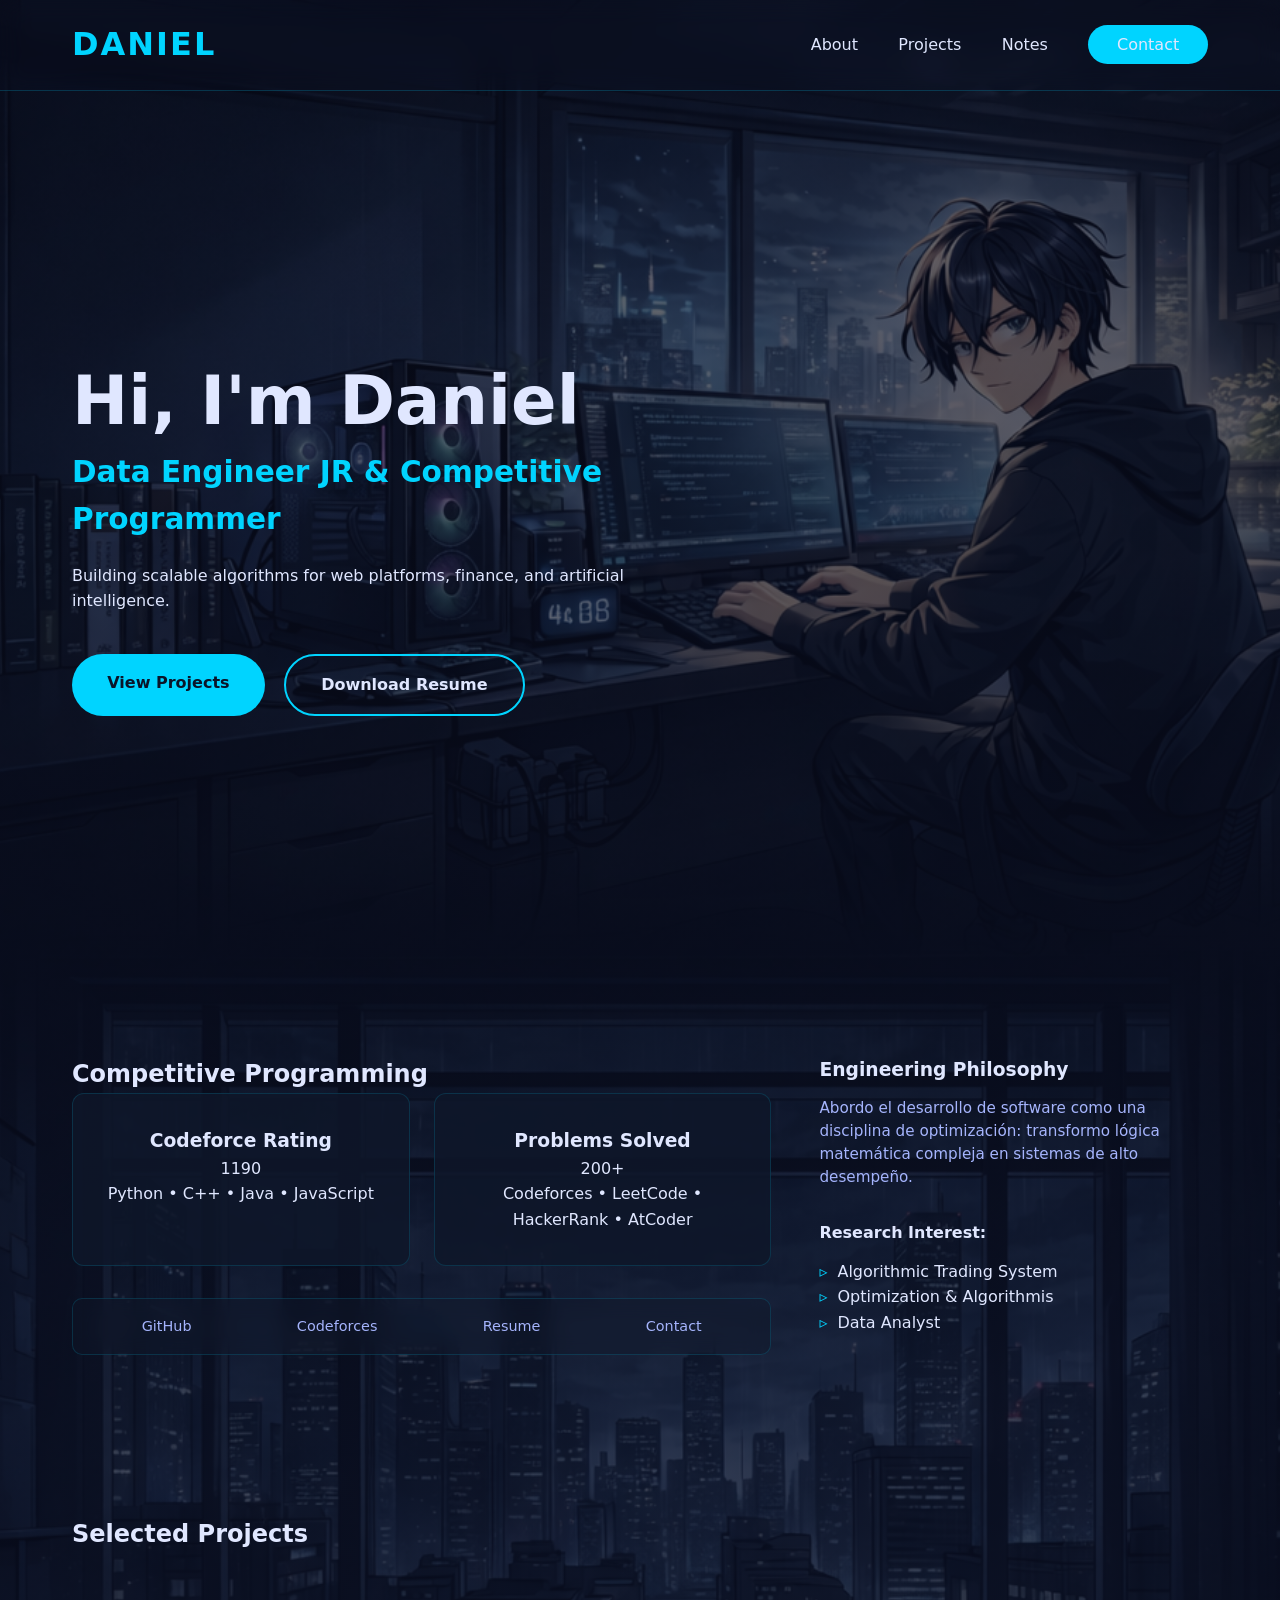
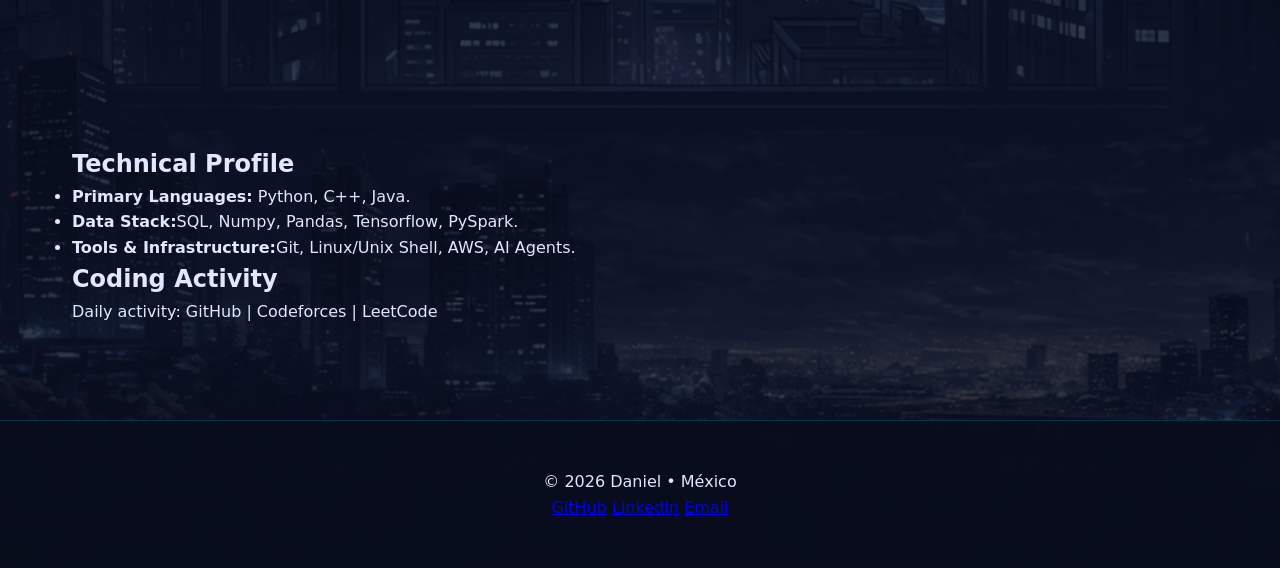
==== index.html @ 6da01f6d "First backup" ====
<!DOCTYPE html>
<html lang="es"><!-- SUGERENCIA: Si tu portafolio está en español, cambia a lang="es" -->
<head>
    <meta charset="UTF-8">
    <meta name="viewport" content="width=device-width, initial-scale=1.0">
    <title>Daniel</title>
    <link rel="stylesheet" href="style.css">
</head>
<body>
    <!--Navbar-->
    <nav class="navbar">
        <div class="nav-content">
            <h1 class="logo">DANIEL</h1>
            <div class="nav-links">
                <a href="#about">About</a>
                <a href="#projects">Projects</a>
                <a href="#notes">Notes</a>
                <a href="#contact" class="btn-contact">Contact</a>
            </div>
        </div>
    </nav>
    <!--Hero/About-->
    <section id="about" class="hero">
        <div class="hero-content">
            <h1>Hi, I'm Daniel </h1>
            <h2>Data Engineer JR &amp; Competitive Programmer</h2>
            <p>Building scalable algorithms for web platforms, finance, and artificial intelligence.</p>
            <!--buttons-->
            <div class="hero-buttons">
                <a href="#projects" class="btn-primary">View Projects</a>
                <a href="#" class="btn-secondary">Download Resume</a>
            </div>
        </div>
    </section>
    <section class="stats-philosophy-section">
    <div class="container main-layout">
        
        <!-- Lado Izquierdo: Programación Competitiva -->
        <div class="left-column">
            <h2>Competitive Programming</h2>
            <div class="stats-grid">
                <div class="stat-card">
                    <h3>Codeforce Rating</h3>
                    <p class="number">1190</p> <!-- Rating actualizado según tu perfil -->
                    <p class="techs">Python • C++ • Java • JavaScript</p>
                </div>
                <div class="stat-card">
                    <h3>Problems Solved</h3>
                    <p class="number">200+</p> <!-- Problemas resueltos en plataformas como Codeforces y HackerRank -->
                    <p class="techs">Codeforces • LeetCode • HackerRank • AtCoder</p>
                </div>
            </div>
            
            <!-- Barra de links tipo "Handle" -->
            <div class="links-handle">
                <a href="#">GitHub</a>
                <a href="#">Codeforces</a>
                <a href="#">Resume</a>
                <a href="#">Contact</a>
            </div>
        </div>

        <!-- Lado Derecho: Filosofía de Ingeniería -->
        <aside class="right-column">
            <div class="philosophy-box">
                <h3>Engineering Philosophy</h3>
                <p>Abordo el desarrollo de software como una disciplina de optimización: transformo lógica matemática compleja en sistemas de alto desempeño.</p>
            </div>
            
            <div class="research-box">
                <h4>Research Interest:</h4>
                <ul>
                    <li>Algorithmic Trading System</li>
                    <li>Optimization & Algorithmis</li>
                    <li>Data Analyst</li>
                </ul>
            </div>
        </aside>

    </div>
</section>
    <!--Projects-->
    <section id="projects" class="projects-section">
        <div class="container">
            <h2>Selected Projects</h2>
            <div class="projects-grid" id="projects-grid">
                <!--script de js-->
            </div>
        </div>
    </section>
    <!--Technical Profile-->
    <section class="profile-section">
        <div class="container grid-2">
            <div>
                <h2>Technical Profile</h2>
                <ul class="profile-list">
                    <li><strong>Primary Languages:</strong> Python, C++, Java.</li>
                    <li><strong>Data Stack:</strong>SQL, Numpy, Pandas, Tensorflow, PySpark.</li>
                    <li><strong>Tools & Infrastructure:</strong>Git, Linux/Unix Shell, AWS, AI Agents.</li>
                </ul>
            </div>
            <!--Coding Activity-->
            <div>
                <h2>Coding Activity</h2>
                <p>Daily activity: GitHub | Codeforces | LeetCode</p>
            </div>
        </div>
    </section>
    <!--Footer/Contacto-->
    <footer id="contact">
        <div class="container">
            <p>© 2026 Daniel • México</p>
            <div class="social-links">
                <a href="https://github.com/DANIELROCO09" target="_blank">GitHub</a>
                <a href="#" target="_blank">LinkedIn</a>
                <a href="mailto:drodriguezcorrea1@gmail.com">Email</a>
            </div>
        </div>
    </footer>

    <!--Conectamos scripts-->
    <script src="script.js"></script>

</body>
</html>
---- style.css ----
:root{
    --primary: #00d4ff;
    --text: #e0e7ff;
    --text-light: #a5b4fc;
    --card-bg: rgba(15, 23, 42, 0.85);
    --card-border: rgba(0, 212, 255, 0.15);
}

*{
    margin: 0;
    padding: 0;
    box-sizing: border-box;
}

body {
    font-family: 'Segoe UI',system-ui,sans-serif;
    color: var(--text);
    line-height: 1.6;
    margin: 0;
    background: linear-gradient(rgba(10,15,35,0.6),rgba(10,15,35,0.8)),
    url('assets/fondo.png');
    background-repeat: no-repeat;
    background-size: cover;
    background-position: center 40%;
    background-attachment: scroll;
    min-height: 100vh;
}


.navbar{
    position: sticky;
    top: 0;
    background: rgba(10, 15, 35, 0.2);
    backdrop-filter: blur(12px);
    -webkit-backdrop-filter: blur(12px);
    z-index: 100;
    border-bottom: 1px solid rgba(0, 212, 255, 0.2);
}

.nav-content{
    max-width: 1200px;
    margin: 0 auto;
    padding: 1.2rem 2rem;
    display: flex;
    justify-content: space-between;
    align-items: center;
}

.logo{
    font-size: 2rem;
    font-weight: 700;
    color: var(--primary);
    letter-spacing: 2px;
}

.nav-links a {
    color: var(--text);
    margin-left: 2.2rem;
    text-decoration: none;
    font-weight: 500;
    transition: color 0.3s;
}

.nav-links a:hover {
    color: var(--primary);
}

.btn-contact {
    background: var(--primary);
    color: #0a1429;
    padding: 0.65rem 1.8rem;
    border-radius: 50px;
    font-weight: 600;
    text-decoration: none;
}

/* Hero */

.hero{
    min-height: 100vh;
    display: flex;
    align-items: center;
    justify-content: flex-start;
    padding: 0 2rem;
    max-width: 1200px;
    margin: 0 auto;
    position: relative;
}

.hero-content{
    max-width: 580px;
    z-index: 2;
}

.hero-content h1 {
    font-size: 4.2rem;
    line-height: 1.05;
    margin-bottom: 0.8rem;
}

.hero-content h2 {
    font-size: 1.85rem;
    color: var(--primary);
    margin-bottom: 1.2rem;
}

.hero-buttons {
    margin-top: 2.5rem;
    display: flex;
    gap: 1.2rem;
}

.btn-primary, .btn-secondary{
    padding: 1rem 2.2rem;
    border-radius: 50px;
    font-weight: 600;
    text-decoration: none;
    transition: all 0.4s;
}

.btn-primary{
    background: var(--primary);
    color: #0a1429;
}

.btn-primary:hover{
    transform: translateY(-4px);
    box-shadow: 0 10px 25px rgba(0, 212, 255, 0.4);
}

.btn-secondary{
    border: 2px solid var(--primary);
    color: var(--text);
}

.btn-secondary:hover{
    background: rgba(0, 212, 255, 0.1);
}

/* Secciones */
.container{
    max-width: 1200px;
    margin: 0 auto;
    padding: 0 2rem;
}

.stats-section, .projects-section, .profile-section {
    padding: 6rem 0;
    background: transparent;
    backdrop-filter: none;
}

/* Stats 

.stats-grid{
    display: grid;
    grid-template-columns: repeat(auto-fit, minmax(280px,1fr));
    gap: 2rem;
}

.stat-card{
    background: var(--card-bg);
    border: 1px solid var(--card-border);
    padding: 2.2rem 1.8rem;
    border-radius: 16px;
    text-align: center;
    transition: transform 0.3s;
}

.stat-card:hover{
    transform: translateY(-8px);
}

.number{
    font-size: 3.8rem;
    font-weight: 700;
    color: var(--primary);
    margin: 0.5rem 0;
}*/

/* Layout Principal */
.main-layout {
    display: grid;
    grid-template-columns: 1.8fr 1fr; /* 1.8 partes para stats, 1 para filosofía */
    gap: 3rem;
    padding: 4rem 2rem;
    align-items: start;
}

/* Ajuste de las Cards (Lado Izquierdo) */
.stats-grid {
    display: grid;
    grid-template-columns: 1fr 1fr; /* Tus 2 cards principales */
    gap: 1.5rem;
    margin-bottom: 2rem;
}

.stat-card {
    background: var(--card-bg);
    border: 1px solid var(--card-border);
    padding: 2rem;
    border-radius: 12px;
    text-align: center;
}

/* La barra de links (Handle) */
.links-handle {
    background: rgba(15, 23, 42, 0.4);
    backdrop-filter: blur(10px);
    border: 1px solid var(--card-border);
    padding: 1rem;
    border-radius: 10px;
    display: flex;
    justify-content: space-around;
}

.links-handle a {
    color: var(--text-light);
    text-decoration: none;
    font-size: 0.9rem;
    transition: 0.3s;
}

.links-handle a:hover { color: var(--primary); }

/* Lado Derecho (Filosofía) */
.right-column {
    display: flex;
    flex-direction: column;
    gap: 2rem;
}

.philosophy-box h3, .research-box h4 {
    color: var(--text);
    margin-bottom: 0.8rem;
}

.philosophy-box p {
    color: var(--text-light);
    font-size: 0.95rem;
    line-height: 1.5;
}

.research-box ul {
    list-style: none;
    padding: 0;
}

.research-box li::before {
    content: "▹";
    color: var(--primary);
    margin-right: 10px;
}

/* Responsive para tablets/móviles */
@media (max-width: 1024px) {
    .main-layout {
        grid-template-columns: 1fr; /* Una sola columna en pantallas chicas */
    }
}


/* Projects Grid */

.projects-grid{
    display: grid;
    grid-template-columns: repeat(auto-fit,minmax(340px,1fr));
    gap: 2rem;
}

.project-card{
    background: var(--card-bg);
    border-radius: 16px;
    overflow: hidden;
    border: 1px solid var(--card-border);
}

.project-card:hover{
    transform: translateY(-10px);
    box-shadow: 0 20px 40px rgba(0, 0, 0, 0.3);
}

/* Footer */

footer{
    text-align: center;
    padding: 3rem 0;
    background: rgba(8, 12, 28, 0.95);
    border-top: 1px solid rgba(0, 212, 255, 0.2);
}
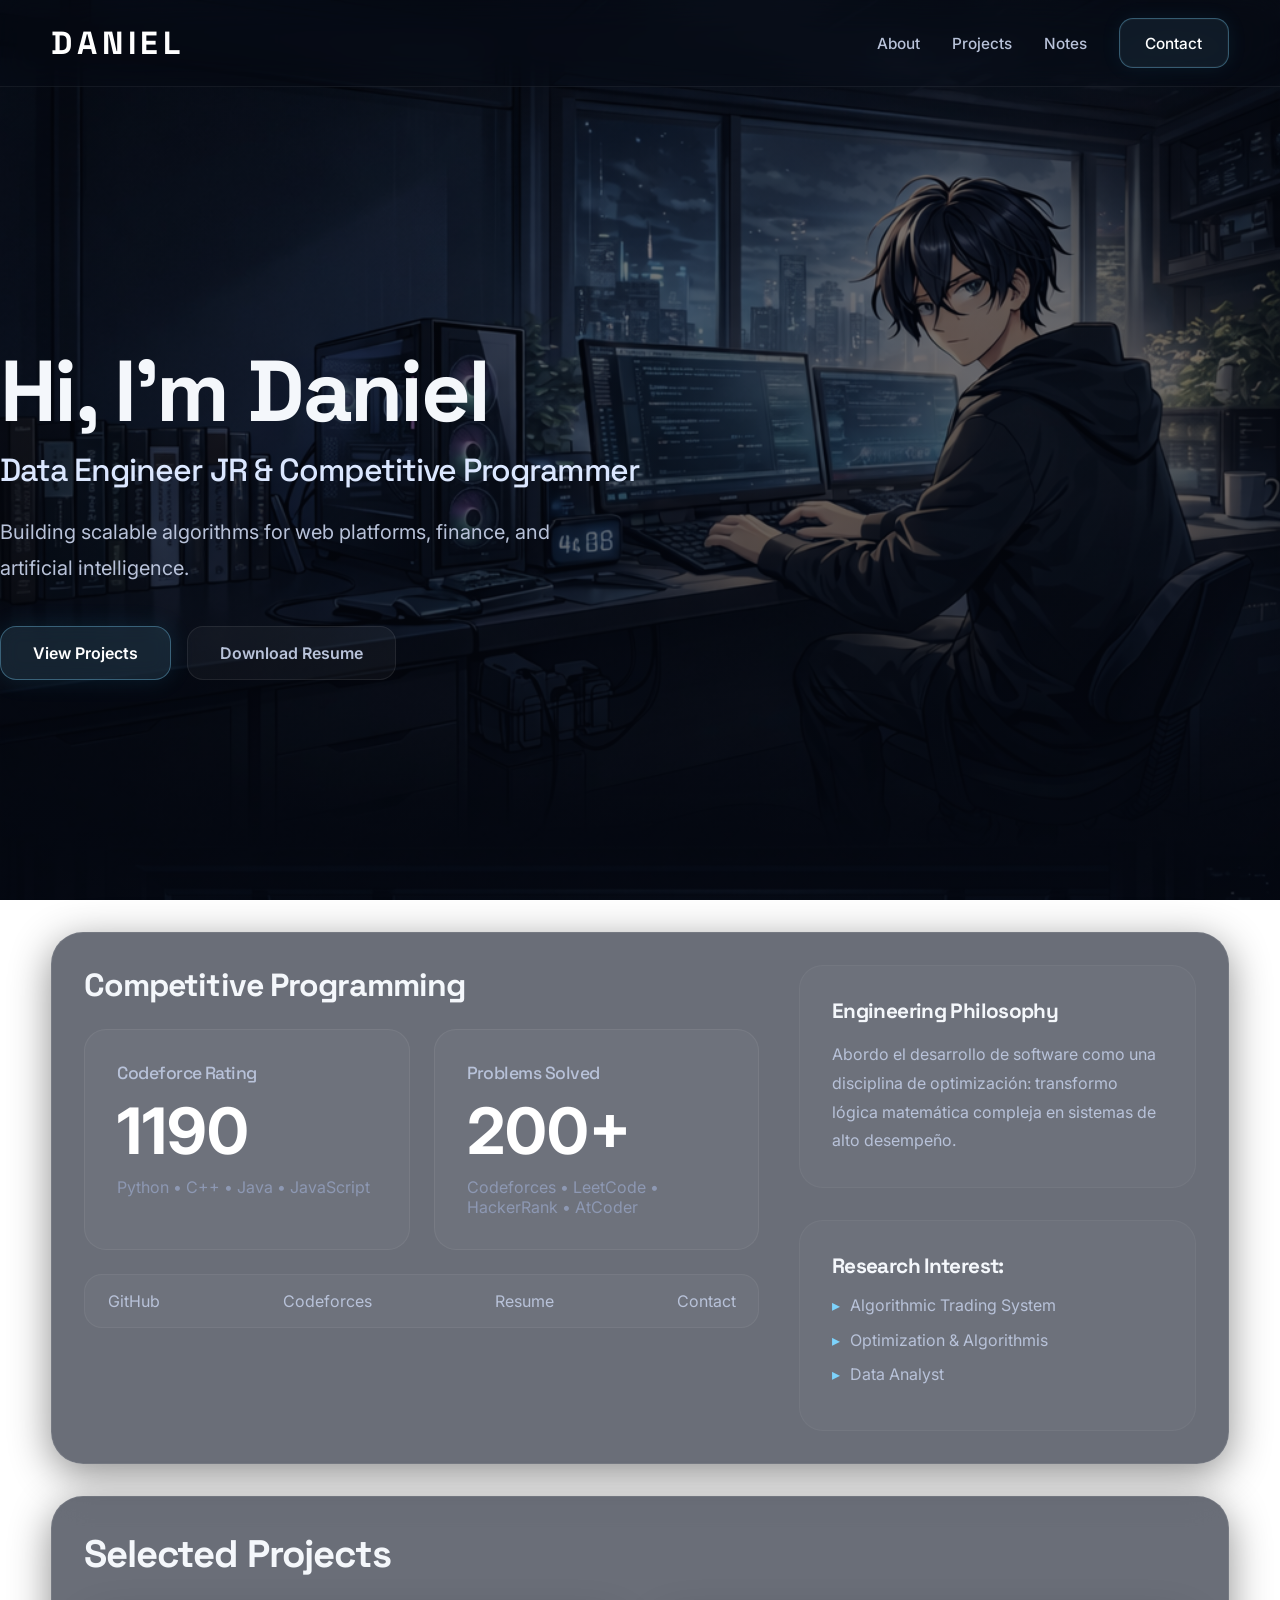
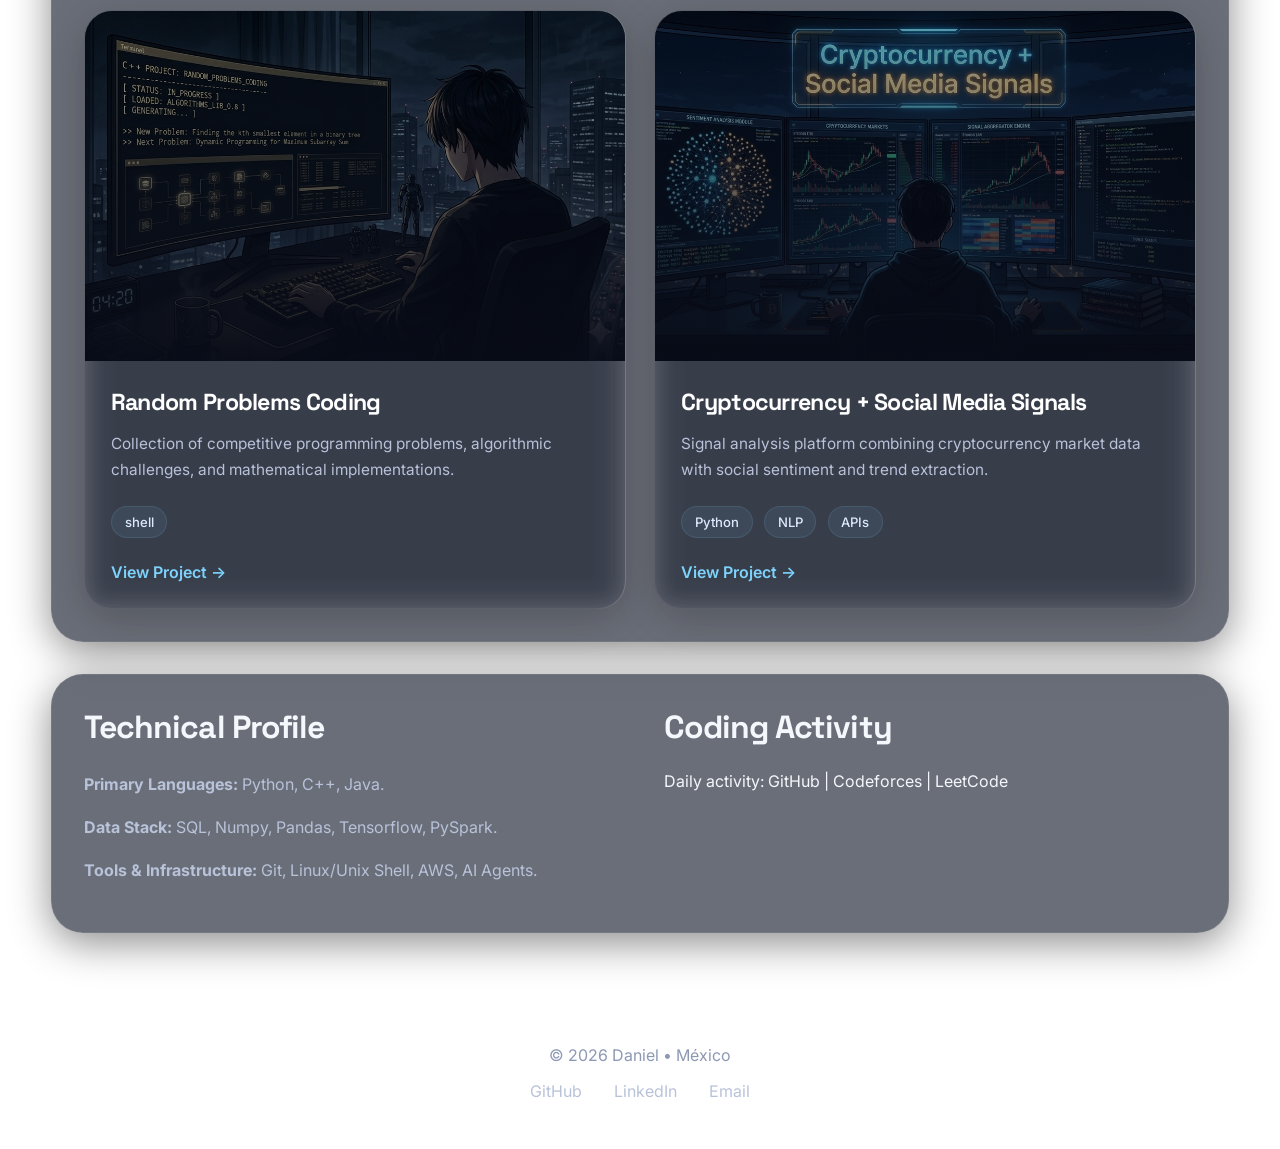
==== commit be73dab0: "feat:last update" ====
--- a/index.html
+++ b/index.html
@@ -41,7 +41,7 @@
             <div class="stats-grid">
                 <div class="stat-card">
                     <h3>Codeforce Rating</h3>
-                    <p class="number">1190</p> <!-- Rating actualizado según tu perfil -->
+                    <p class="number">1190</p> <!-- Rating actualizado -->
                     <p class="techs">Python • C++ • Java • JavaScript</p>
                 </div>
                 <div class="stat-card">
@@ -95,8 +95,8 @@
                 <h2>Technical Profile</h2>
                 <ul class="profile-list">
                     <li><strong>Primary Languages:</strong> Python, C++, Java.</li>
-                    <li><strong>Data Stack:</strong>SQL, Numpy, Pandas, Tensorflow, PySpark.</li>
-                    <li><strong>Tools & Infrastructure:</strong>Git, Linux/Unix Shell, AWS, AI Agents.</li>
+                    <li><strong>Data Stack:</strong> SQL, Numpy, Pandas, Tensorflow, PySpark.</li>
+                    <li><strong>Tools & Infrastructure:</strong> Git, Linux/Unix Shell, AWS, AI Agents.</li>
                 </ul>
             </div>
             <!--Coding Activity-->
@@ -112,7 +112,7 @@
             <p>© 2026 Daniel • México</p>
             <div class="social-links">
                 <a href="https://github.com/DANIELROCO09" target="_blank">GitHub</a>
-                <a href="#" target="_blank">LinkedIn</a>
+                <a href="https://www.linkedin.com/in/danielrodriguezcorrea/" target="_blank">LinkedIn</a>
                 <a href="mailto:drodriguezcorrea1@gmail.com">Email</a>
             </div>
         </div>
--- a/style.css
+++ b/style.css
@@ -1,290 +1,758 @@
+@import url('https://fonts.googleapis.com/css2?family=Inter:wght@300;400;500;600;700&family=Space+Grotesk:wght@400;500;700&display=swap');
+
 :root{
-    --primary: #00d4ff;
-    --text: #e0e7ff;
-    --text-light: #a5b4fc;
-    --card-bg: rgba(15, 23, 42, 0.85);
-    --card-border: rgba(0, 212, 255, 0.15);
+    --bg:#060b16;
+    --bg-secondary:#0b1220;
+
+    --primary:#7dd3fc;
+    --primary-strong:#38bdf8;
+
+    --text:#f4f7fb;
+    --text-soft:#b8c2d9;
+    --text-muted:#8d98b3;
+
+    --card-bg:rgba(15,22,38,0.62);
+    --card-border:rgba(255,255,255,0.08);
+
+    --shadow:
+    0 10px 40px rgba(0,0,0,0.45);
+
+    --blur:blur(18px);
 }
 
 *{
-    margin: 0;
-    padding: 0;
-    box-sizing: border-box;
-}
-
-body {
-    font-family: 'Segoe UI',system-ui,sans-serif;
-    color: var(--text);
-    line-height: 1.6;
-    margin: 0;
-    background: linear-gradient(rgba(10,15,35,0.6),rgba(10,15,35,0.8)),
+    margin:0;
+    padding:0;
+    box-sizing:border-box;
+}
+
+html{
+    scroll-behavior:smooth;
+}
+
+body{
+    font-family:'Inter',sans-serif;
+    color:var(--text);
+    background:
+    linear-gradient(
+        rgba(4,8,18,0.45),
+        rgba(4,8,18,0.68)
+    ),
     url('assets/fondo.png');
-    background-repeat: no-repeat;
-    background-size: cover;
-    background-position: center 40%;
-    background-attachment: scroll;
-    min-height: 100vh;
-}
-
+
+    background-size:cover;
+    background-position:center top;
+    background-attachment:fixed;
+
+    min-height:100vh;
+    overflow-x:hidden;
+}
+
+/* =========================
+   GLOBAL
+========================= */
+
+.container{
+    width:min(1220px,92%);
+    margin:auto;
+}
+
+h1,h2,h3,h4{
+    font-family:'Space Grotesk',sans-serif;
+    letter-spacing:-0.03em;
+}
+
+section{
+    position:relative;
+    z-index:2;
+}
+
+/* =========================
+   NAVBAR
+========================= */
 
 .navbar{
-    position: sticky;
-    top: 0;
-    background: rgba(10, 15, 35, 0.2);
-    backdrop-filter: blur(12px);
-    -webkit-backdrop-filter: blur(12px);
-    z-index: 100;
-    border-bottom: 1px solid rgba(0, 212, 255, 0.2);
+    position:fixed;
+    top:0;
+    width:100%;
+    z-index:1000;
+
+    background:rgba(6,11,22,0.38);
+
+    backdrop-filter:var(--blur);
+    -webkit-backdrop-filter:var(--blur);
+
+    border-bottom:1px solid rgba(255,255,255,0.06);
 }
 
 .nav-content{
-    max-width: 1200px;
-    margin: 0 auto;
-    padding: 1.2rem 2rem;
-    display: flex;
-    justify-content: space-between;
-    align-items: center;
+    width:min(1220px,92%);
+    margin:auto;
+
+    height:86px;
+
+    display:flex;
+    align-items:center;
+    justify-content:space-between;
 }
 
 .logo{
-    font-size: 2rem;
-    font-weight: 700;
-    color: var(--primary);
-    letter-spacing: 2px;
-}
-
-.nav-links a {
-    color: var(--text);
-    margin-left: 2.2rem;
-    text-decoration: none;
-    font-weight: 500;
-    transition: color 0.3s;
-}
-
-.nav-links a:hover {
-    color: var(--primary);
-}
-
-.btn-contact {
-    background: var(--primary);
-    color: #0a1429;
-    padding: 0.65rem 1.8rem;
-    border-radius: 50px;
-    font-weight: 600;
-    text-decoration: none;
-}
-
-/* Hero */
+    font-size:2rem;
+    font-weight:700;
+    letter-spacing:0.15em;
+    color:white;
+}
+
+.nav-links{
+    display:flex;
+    align-items:center;
+    gap:2rem;
+}
+
+.nav-links a{
+    text-decoration:none;
+    color:var(--text-soft);
+
+    font-size:0.96rem;
+    font-weight:500;
+
+    transition:0.3s ease;
+}
+
+.nav-links a:hover{
+    color:white;
+}
+
+.btn-contact{
+    padding:0.9rem 1.6rem;
+
+    border-radius:14px;
+
+    border:1px solid rgba(125,211,252,0.35);
+
+    background:rgba(125,211,252,0.08);
+
+    color:white !important;
+
+    box-shadow:
+    inset 0 0 0 1px rgba(255,255,255,0.03),
+    0 0 20px rgba(56,189,248,0.08);
+
+    transition:0.35s ease;
+}
+
+.btn-contact:hover{
+    transform:translateY(-2px);
+
+    background:rgba(125,211,252,0.14);
+
+    box-shadow:
+    0 0 25px rgba(56,189,248,0.15);
+}
+
+/* =========================
+   HERO
+========================= */
 
 .hero{
-    min-height: 100vh;
-    display: flex;
-    align-items: center;
-    justify-content: flex-start;
-    padding: 0 2rem;
-    max-width: 1200px;
-    margin: 0 auto;
-    position: relative;
+    min-height:100vh;
+
+    display:flex;
+    align-items:center;
+
+    padding-top:8rem;
 }
 
 .hero-content{
-    max-width: 580px;
-    z-index: 2;
-}
-
-.hero-content h1 {
-    font-size: 4.2rem;
-    line-height: 1.05;
-    margin-bottom: 0.8rem;
-}
-
-.hero-content h2 {
-    font-size: 1.85rem;
-    color: var(--primary);
-    margin-bottom: 1.2rem;
-}
-
-.hero-buttons {
-    margin-top: 2.5rem;
-    display: flex;
-    gap: 1.2rem;
-}
-
-.btn-primary, .btn-secondary{
-    padding: 1rem 2.2rem;
-    border-radius: 50px;
-    font-weight: 600;
-    text-decoration: none;
-    transition: all 0.4s;
+    max-width:640px;
+}
+
+.hero-content h1{
+    font-size:5.4rem;
+    line-height:1;
+    margin-bottom:1rem;
+}
+
+.hero-content h2{
+    font-size:2rem;
+    font-weight:500;
+
+    color:#dbe7ff;
+
+    margin-bottom:1.5rem;
+}
+
+.hero-content p{
+    font-size:1.25rem;
+    line-height:1.8;
+
+    color:var(--text-soft);
+
+    max-width:580px;
+}
+
+.hero-buttons{
+    display:flex;
+    gap:1rem;
+    margin-top:2.5rem;
+}
+
+.btn-primary,
+.btn-secondary{
+    text-decoration:none;
+
+    padding:1rem 2rem;
+
+    border-radius:16px;
+
+    font-weight:600;
+
+    transition:0.35s ease;
 }
 
 .btn-primary{
-    background: var(--primary);
-    color: #0a1429;
+    background:rgba(125,211,252,0.12);
+
+    border:1px solid rgba(125,211,252,0.35);
+
+    color:white;
+
+    backdrop-filter:blur(10px);
+
+    box-shadow:
+    0 0 25px rgba(56,189,248,0.12);
 }
 
 .btn-primary:hover{
-    transform: translateY(-4px);
-    box-shadow: 0 10px 25px rgba(0, 212, 255, 0.4);
+    transform:translateY(-4px);
+
+    box-shadow:
+    0 10px 40px rgba(56,189,248,0.22);
 }
 
 .btn-secondary{
-    border: 2px solid var(--primary);
-    color: var(--text);
+    background:rgba(255,255,255,0.04);
+
+    border:1px solid rgba(255,255,255,0.08);
+
+    color:var(--text-soft);
 }
 
 .btn-secondary:hover{
-    background: rgba(0, 212, 255, 0.1);
-}
-
-/* Secciones */
-.container{
-    max-width: 1200px;
-    margin: 0 auto;
-    padding: 0 2rem;
-}
-
-.stats-section, .projects-section, .profile-section {
-    padding: 6rem 0;
-    background: transparent;
-    backdrop-filter: none;
-}
-
-/* Stats 
+    background:rgba(255,255,255,0.08);
+    color:white;
+}
+
+/* =========================
+   GLASS PANELS
+========================= */
+
+.stats-philosophy-section,
+.projects-section,
+.profile-section{
+    margin-top:2rem;
+    margin-bottom:2rem;
+}
+
+.main-layout,
+.projects-section .container,
+.profile-section .container{
+    background:var(--card-bg);
+
+    border:1px solid var(--card-border);
+
+    border-radius:32px;
+
+    backdrop-filter:var(--blur);
+    -webkit-backdrop-filter:var(--blur);
+
+    box-shadow:var(--shadow);
+
+    padding:2rem;
+}
+
+/* =========================
+   STATS + PHILOSOPHY
+========================= */
+
+.main-layout{
+    display:grid;
+    grid-template-columns:1.7fr 1fr;
+    gap:2.5rem;
+}
+
+.left-column h2{
+    font-size:2rem;
+    margin-bottom:1.5rem;
+}
 
 .stats-grid{
-    display: grid;
-    grid-template-columns: repeat(auto-fit, minmax(280px,1fr));
-    gap: 2rem;
+    display:grid;
+    grid-template-columns:1fr 1fr;
+    gap:1.5rem;
 }
 
 .stat-card{
-    background: var(--card-bg);
-    border: 1px solid var(--card-border);
-    padding: 2.2rem 1.8rem;
-    border-radius: 16px;
-    text-align: center;
-    transition: transform 0.3s;
+    background:rgba(255,255,255,0.03);
+
+    border:1px solid rgba(255,255,255,0.06);
+
+    border-radius:22px;
+
+    padding:2rem;
+
+    transition:0.35s ease;
 }
 
 .stat-card:hover{
-    transform: translateY(-8px);
+    transform:translateY(-6px);
+
+    background:rgba(255,255,255,0.05);
+}
+
+.stat-card h3{
+    font-size:1.1rem;
+    color:var(--text-soft);
+    font-weight:500;
 }
 
 .number{
-    font-size: 3.8rem;
-    font-weight: 700;
-    color: var(--primary);
-    margin: 0.5rem 0;
-}*/
-
-/* Layout Principal */
-.main-layout {
-    display: grid;
-    grid-template-columns: 1.8fr 1fr; /* 1.8 partes para stats, 1 para filosofía */
-    gap: 3rem;
-    padding: 4rem 2rem;
-    align-items: start;
-}
-
-/* Ajuste de las Cards (Lado Izquierdo) */
-.stats-grid {
-    display: grid;
-    grid-template-columns: 1fr 1fr; /* Tus 2 cards principales */
-    gap: 1.5rem;
-    margin-bottom: 2rem;
-}
-
-.stat-card {
-    background: var(--card-bg);
-    border: 1px solid var(--card-border);
-    padding: 2rem;
-    border-radius: 12px;
-    text-align: center;
-}
-
-/* La barra de links (Handle) */
-.links-handle {
-    background: rgba(15, 23, 42, 0.4);
-    backdrop-filter: blur(10px);
-    border: 1px solid var(--card-border);
-    padding: 1rem;
-    border-radius: 10px;
-    display: flex;
-    justify-content: space-around;
-}
-
-.links-handle a {
-    color: var(--text-light);
-    text-decoration: none;
-    font-size: 0.9rem;
-    transition: 0.3s;
-}
-
-.links-handle a:hover { color: var(--primary); }
-
-/* Lado Derecho (Filosofía) */
-.right-column {
-    display: flex;
-    flex-direction: column;
-    gap: 2rem;
-}
-
-.philosophy-box h3, .research-box h4 {
-    color: var(--text);
-    margin-bottom: 0.8rem;
-}
-
-.philosophy-box p {
-    color: var(--text-light);
-    font-size: 0.95rem;
-    line-height: 1.5;
-}
-
-.research-box ul {
-    list-style: none;
-    padding: 0;
-}
-
-.research-box li::before {
-    content: "▹";
-    color: var(--primary);
-    margin-right: 10px;
-}
-
-/* Responsive para tablets/móviles */
-@media (max-width: 1024px) {
-    .main-layout {
-        grid-template-columns: 1fr; /* Una sola columna en pantallas chicas */
-    }
-}
-
-
-/* Projects Grid */
+    font-size:4rem;
+    font-weight:700;
+    margin:0.5rem 0;
+
+    color:white;
+}
+
+.techs{
+    color:var(--text-muted);
+}
+
+.links-handle{
+    margin-top:1.5rem;
+
+    display:flex;
+    justify-content:space-between;
+    align-items:center;
+
+    background:rgba(255,255,255,0.03);
+
+    border:1px solid rgba(255,255,255,0.05);
+
+    border-radius:18px;
+
+    padding:1rem 1.4rem;
+}
+
+.links-handle a{
+    text-decoration:none;
+    color:var(--text-soft);
+
+    transition:0.3s;
+}
+
+.links-handle a:hover{
+    color:white;
+}
+
+/* RIGHT */
+
+.right-column{
+    display:flex;
+    flex-direction:column;
+    justify-content:space-between;
+    gap:2rem;
+}
+
+.philosophy-box,
+.research-box{
+    background:rgba(255,255,255,0.025);
+
+    border:1px solid rgba(255,255,255,0.04);
+
+    border-radius:24px;
+
+    padding:2rem;
+}
+
+.philosophy-box h3,
+.research-box h4{
+    margin-bottom:1rem;
+    font-size:1.3rem;
+}
+
+.philosophy-box p{
+    color:var(--text-soft);
+    line-height:1.8;
+}
+
+.research-box ul{
+    list-style:none;
+}
+
+.research-box li{
+    margin-bottom:0.9rem;
+    color:var(--text-soft);
+}
+
+.research-box li::before{
+    content:"▸";
+    margin-right:10px;
+    color:var(--primary);
+}
+
+/* =========================
+   PROJECTS
+========================= */
+
+.projects-section h2{
+    font-size:2.2rem;
+    margin-bottom:2rem;
+}
 
 .projects-grid{
-    display: grid;
-    grid-template-columns: repeat(auto-fit,minmax(340px,1fr));
-    gap: 2rem;
+    display:grid;
+    grid-template-columns:repeat(auto-fit,minmax(320px,1fr));
+    gap:1.8rem;
 }
 
 .project-card{
-    background: var(--card-bg);
-    border-radius: 16px;
-    overflow: hidden;
-    border: 1px solid var(--card-border);
+    overflow:hidden;
+
+    background:rgba(255,255,255,0.03);
+
+    border:1px solid rgba(255,255,255,0.06);
+
+    border-radius:24px;
+
+    transition:0.35s ease;
 }
 
 .project-card:hover{
-    transform: translateY(-10px);
-    box-shadow: 0 20px 40px rgba(0, 0, 0, 0.3);
-}
-
-/* Footer */
+    transform:translateY(-8px);
+
+    box-shadow:
+    0 20px 50px rgba(0,0,0,0.45);
+}
+
+.project-card img{
+    width:100%;
+    height:220px;
+    object-fit:cover;
+}
+
+.project-card-content{
+    padding:1.5rem;
+}
+
+.project-card h3{
+    font-size:1.35rem;
+    margin-bottom:0.8rem;
+}
+
+.project-card p{
+    color:var(--text-soft);
+    line-height:1.7;
+}
+
+/* =========================
+   PROFILE
+========================= */
+
+.grid-2{
+    display:grid;
+    grid-template-columns:1fr 1fr;
+    gap:3rem;
+}
+
+.profile-section h2{
+    margin-bottom:1.5rem;
+    font-size:2rem;
+}
+
+.profile-list{
+    list-style:none;
+}
+
+.profile-list li{
+    margin-bottom:1rem;
+    color:var(--text-soft);
+    line-height:1.7;
+}
+
+/* =========================
+   FOOTER
+========================= */
 
 footer{
-    text-align: center;
-    padding: 3rem 0;
-    background: rgba(8, 12, 28, 0.95);
-    border-top: 1px solid rgba(0, 212, 255, 0.2);
-}+    padding:5rem 0 3rem;
+
+    text-align:center;
+}
+
+footer p{
+    color:var(--text-muted);
+    margin-bottom:1rem;
+}
+
+.social-links{
+    display:flex;
+    justify-content:center;
+    gap:2rem;
+}
+
+.social-links a{
+    text-decoration:none;
+    color:var(--text-soft);
+
+    transition:0.3s;
+}
+
+.social-links a:hover{
+    color:white;
+}
+
+/* =========================
+   RESPONSIVE
+========================= */
+
+@media (max-width:1024px){
+
+    .hero-content h1{
+        font-size:4.2rem;
+    }
+
+    .main-layout{
+        grid-template-columns:1fr;
+    }
+
+    .grid-2{
+        grid-template-columns:1fr;
+    }
+}
+
+@media (max-width:768px){
+
+    .nav-links{
+        gap:1rem;
+    }
+
+    .hero{
+        text-align:center;
+    }
+
+    .hero-buttons{
+        justify-content:center;
+        flex-wrap:wrap;
+    }
+
+    .hero-content{
+        margin:auto;
+    }
+
+    .hero-content h1{
+        font-size:3.3rem;
+    }
+
+    .hero-content h2{
+        font-size:1.5rem;
+    }
+
+    .stats-grid{
+        grid-template-columns:1fr;
+    }
+
+    .links-handle{
+        flex-wrap:wrap;
+        gap:1rem;
+    }
+}
+
+@media (max-width:560px){
+
+    .nav-links a:not(.btn-contact){
+        display:none;
+    }
+
+    .hero-content h1{
+        font-size:2.7rem;
+    }
+
+    .hero-content p{
+        font-size:1rem;
+    }
+
+    .btn-primary,
+    .btn-secondary{
+        width:100%;
+    }
+}
+
+/* =========================
+   PROJECT CARDS
+========================= */
+
+.projects-section h2{
+    font-size:2.4rem;
+    margin-bottom:2rem;
+}
+
+.projects-grid{
+    display:grid;
+
+    grid-template-columns:
+    repeat(auto-fit,minmax(320px,1fr));
+
+    gap:1.8rem;
+}
+
+.project-card{
+    position:relative;
+
+    overflow:hidden;
+
+    border-radius:28px;
+
+    background:rgba(255,255,255,0.035);
+
+    border:1px solid rgba(255,255,255,0.06);
+
+    backdrop-filter:blur(14px);
+
+    transition:
+    transform 0.35s ease,
+    box-shadow 0.35s ease,
+    border 0.35s ease;
+
+    box-shadow:
+    0 10px 40px rgba(0,0,0,0.22);
+}
+
+.project-card:hover{
+    transform:translateY(-8px);
+
+    border:1px solid rgba(125,211,252,0.18);
+
+    box-shadow:
+    0 25px 60px rgba(0,0,0,0.35);
+}
+
+/* IMAGE */
+
+.project-image{
+    position:relative;
+
+    overflow:hidden;
+
+    height:350px;
+}
+
+.project-image img{
+    width:100%;
+    height:100%;
+
+    object-fit:cover;
+    object-position: center top;
+    transition:
+    transform 0.6s ease,
+    filter 0.4s ease;
+
+    filter:
+    brightness(0.78)
+    contrast(1.05);
+}
+
+.project-card:hover img{
+    transform:scale(1.05);
+
+    filter:
+    brightness(0.92)
+    contrast(1.08);
+}
+
+/* overlay cinematic */
+
+.project-image::after{
+    content:"";
+
+    position:absolute;
+    inset:0;
+
+    background:
+    linear-gradient(
+        to top,
+        rgba(8,12,24,0.92),
+        rgba(8,12,24,0.12)
+    );
+}
+
+/* CONTENT */
+
+.project-card-content{
+    padding:1.6rem;
+}
+
+.project-card-content h3{
+    font-size:1.45rem;
+
+    margin-bottom:0.9rem;
+
+    color:white;
+}
+
+.project-card-content p{
+    color:var(--text-soft);
+
+    line-height:1.7;
+
+    font-size:0.96rem;
+
+    margin-bottom:1.4rem;
+}
+
+/* TECH STACK */
+
+.project-tech{
+    display:flex;
+    flex-wrap:wrap;
+    gap:0.7rem;
+
+    margin-bottom:1.5rem;
+}
+
+.tech-badge{
+    padding:0.45rem 0.8rem;
+
+    border-radius:999px;
+
+    background:rgba(125,211,252,0.08);
+
+    border:1px solid rgba(125,211,252,0.12);
+
+    color:#dbeafe;
+
+    font-size:0.82rem;
+    font-weight:500;
+}
+
+/* FOOTER */
+
+.project-footer{
+    display:flex;
+    justify-content:space-between;
+    align-items:center;
+}
+
+.project-link{
+    text-decoration:none;
+
+    color:var(--primary);
+
+    font-weight:600;
+
+    transition:0.3s ease;
+}
+
+.project-link:hover{
+    color:white;
+}
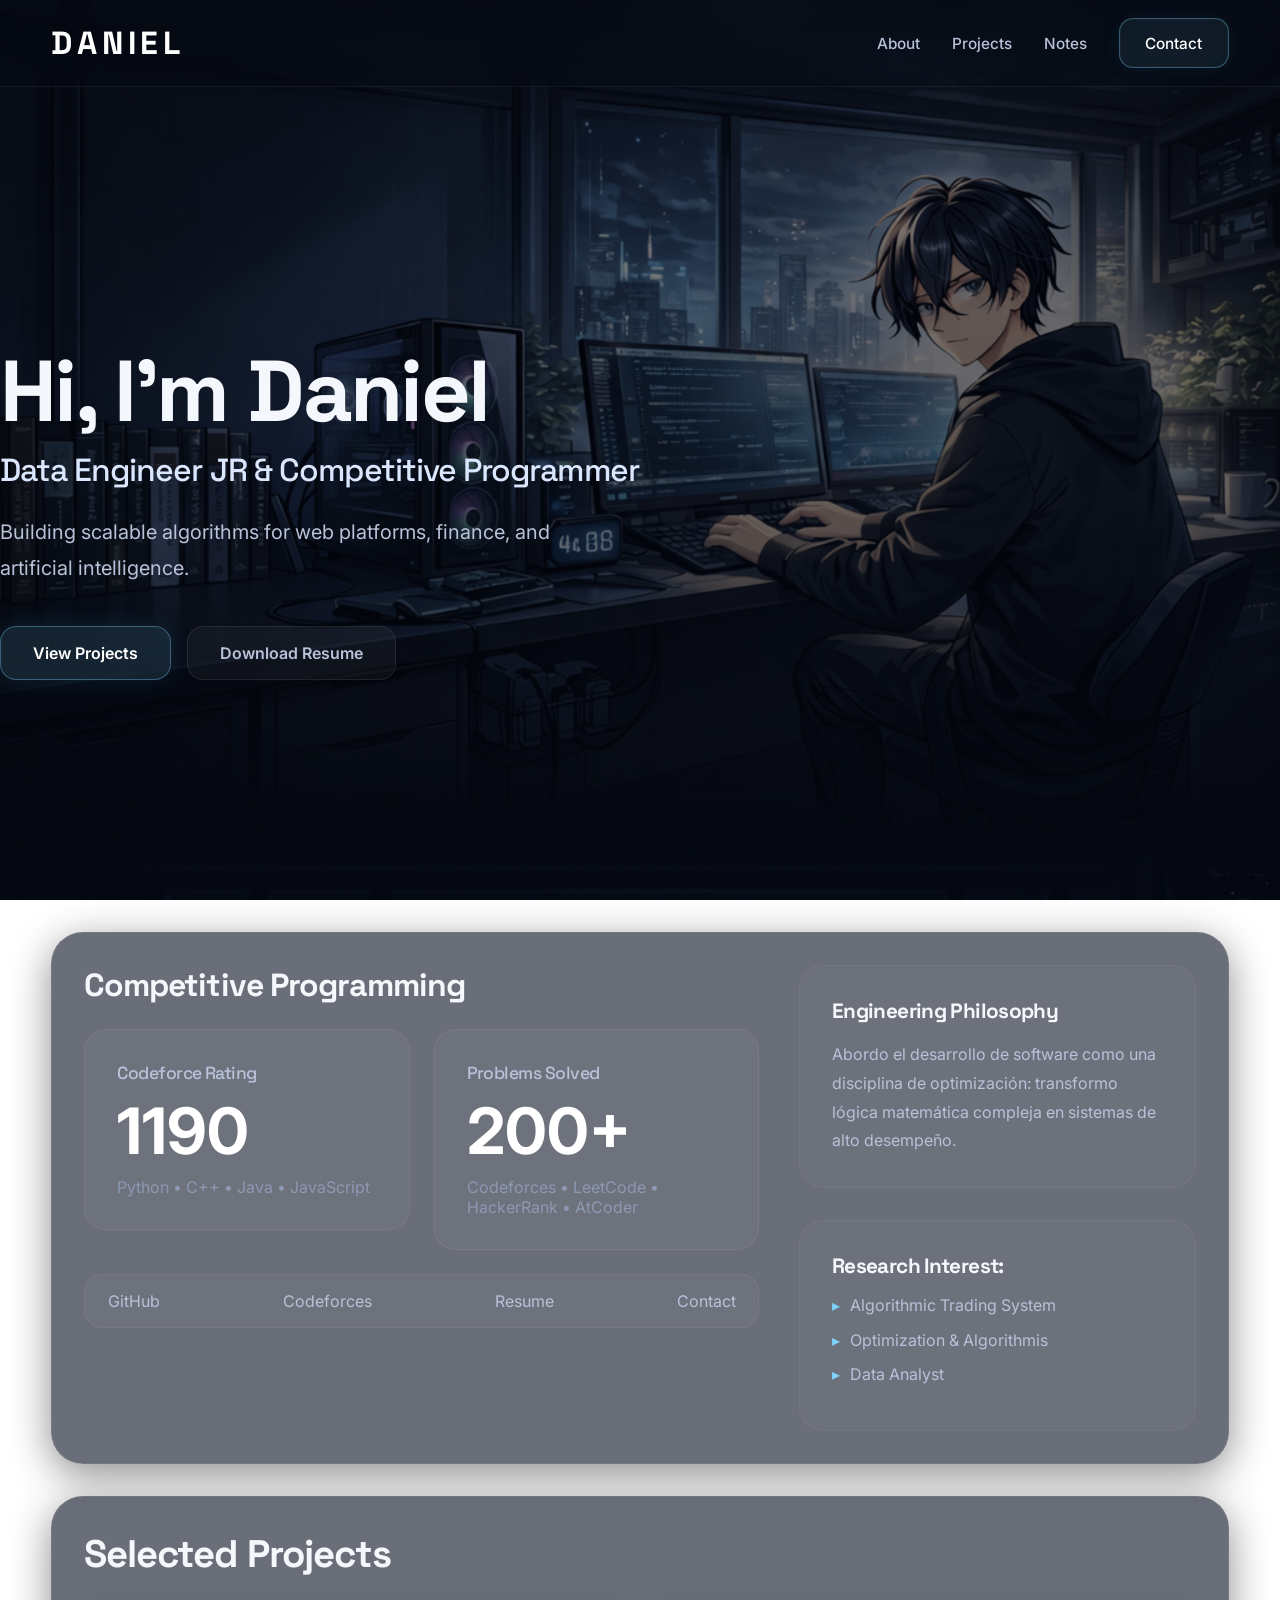
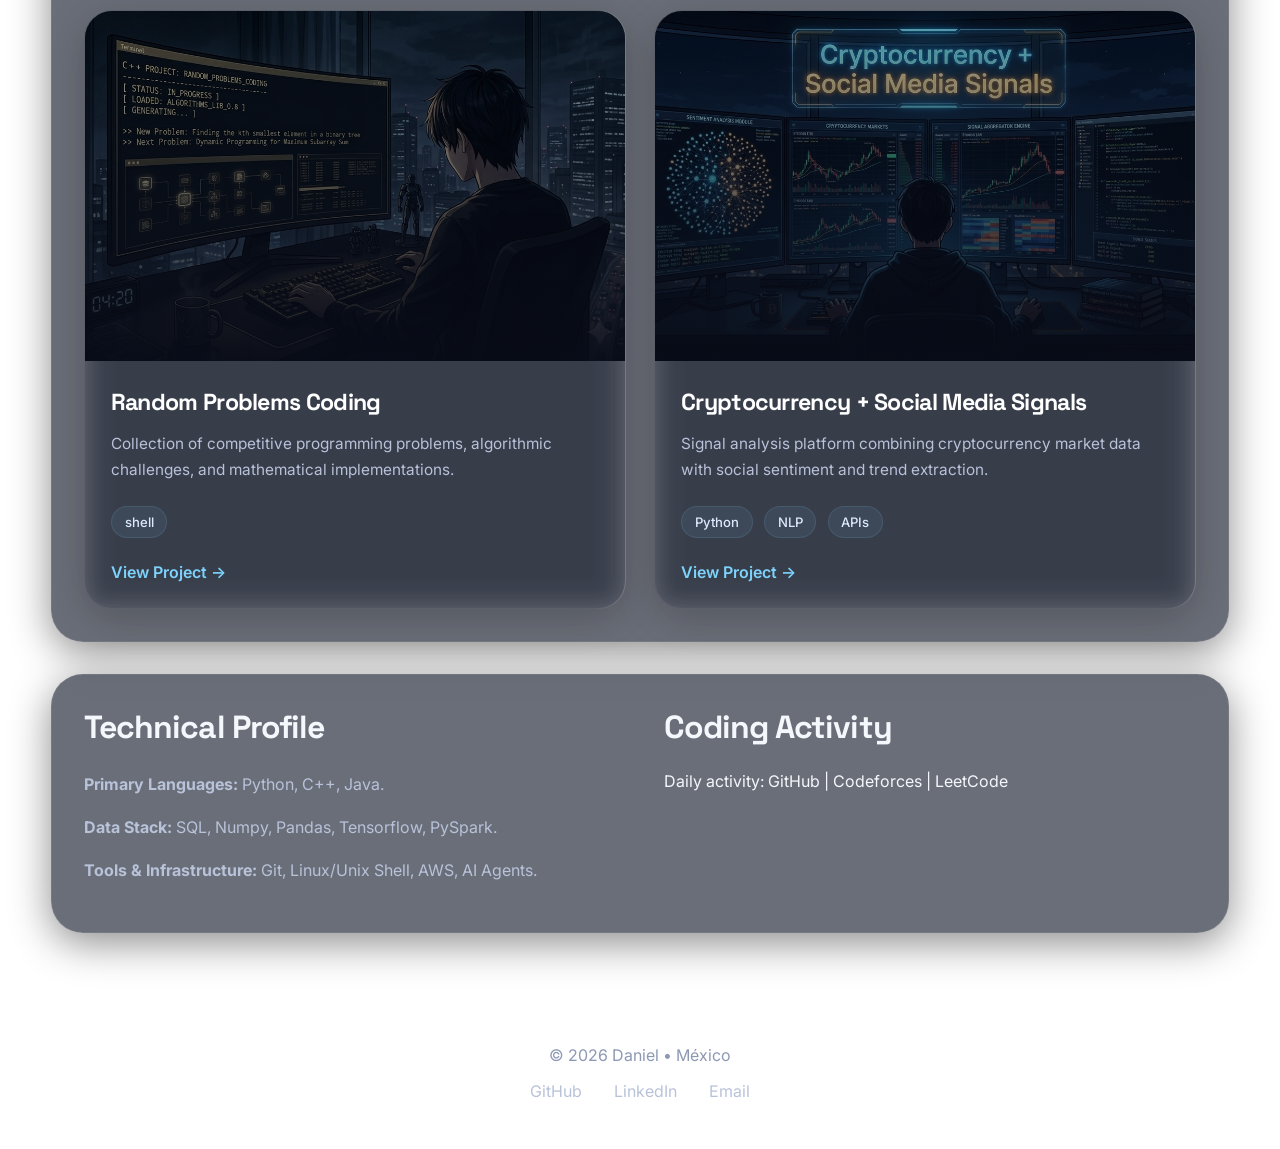
==== commit 179d9847: "feat:Backup" ====
--- a/index.html
+++ b/index.html
@@ -39,11 +39,13 @@
         <div class="left-column">
             <h2>Competitive Programming</h2>
             <div class="stats-grid">
-                <div class="stat-card">
-                    <h3>Codeforce Rating</h3>
-                    <p class="number">1190</p> <!-- Rating actualizado -->
-                    <p class="techs">Python • C++ • Java • JavaScript</p>
-                </div>
+                <a href="Dash/dash.html" class="stat-link">
+                    <div class="stat-card">
+                        <h3>Codeforce Rating</h3>
+                        <p class="number">1190</p> <!-- Rating actualizado -->
+                        <p class="techs">Python • C++ • Java • JavaScript</p>
+                    </div>
+                </a>
                 <div class="stat-card">
                     <h3>Problems Solved</h3>
                     <p class="number">200+</p> <!-- Problemas resueltos en plataformas como Codeforces y HackerRank -->
@@ -53,7 +55,7 @@
             
             <!-- Barra de links tipo "Handle" -->
             <div class="links-handle">
-                <a href="#">GitHub</a>
+                <a href="https://github.com/DANIELROCO09">GitHub</a>
                 <a href="#">Codeforces</a>
                 <a href="#">Resume</a>
                 <a href="#">Contact</a>
--- a/style.css
+++ b/style.css
@@ -652,7 +652,7 @@
     height:100%;
 
     object-fit:cover;
-    object-position: center top;
+    
     transition:
     transform 0.6s ease,
     filter 0.4s ease;
@@ -756,3 +756,12 @@
 .project-link:hover{
     color:white;
 }
+
+.stat-link{
+
+    text-decoration:none;
+
+    color:inherit;
+
+    display:block;
+}
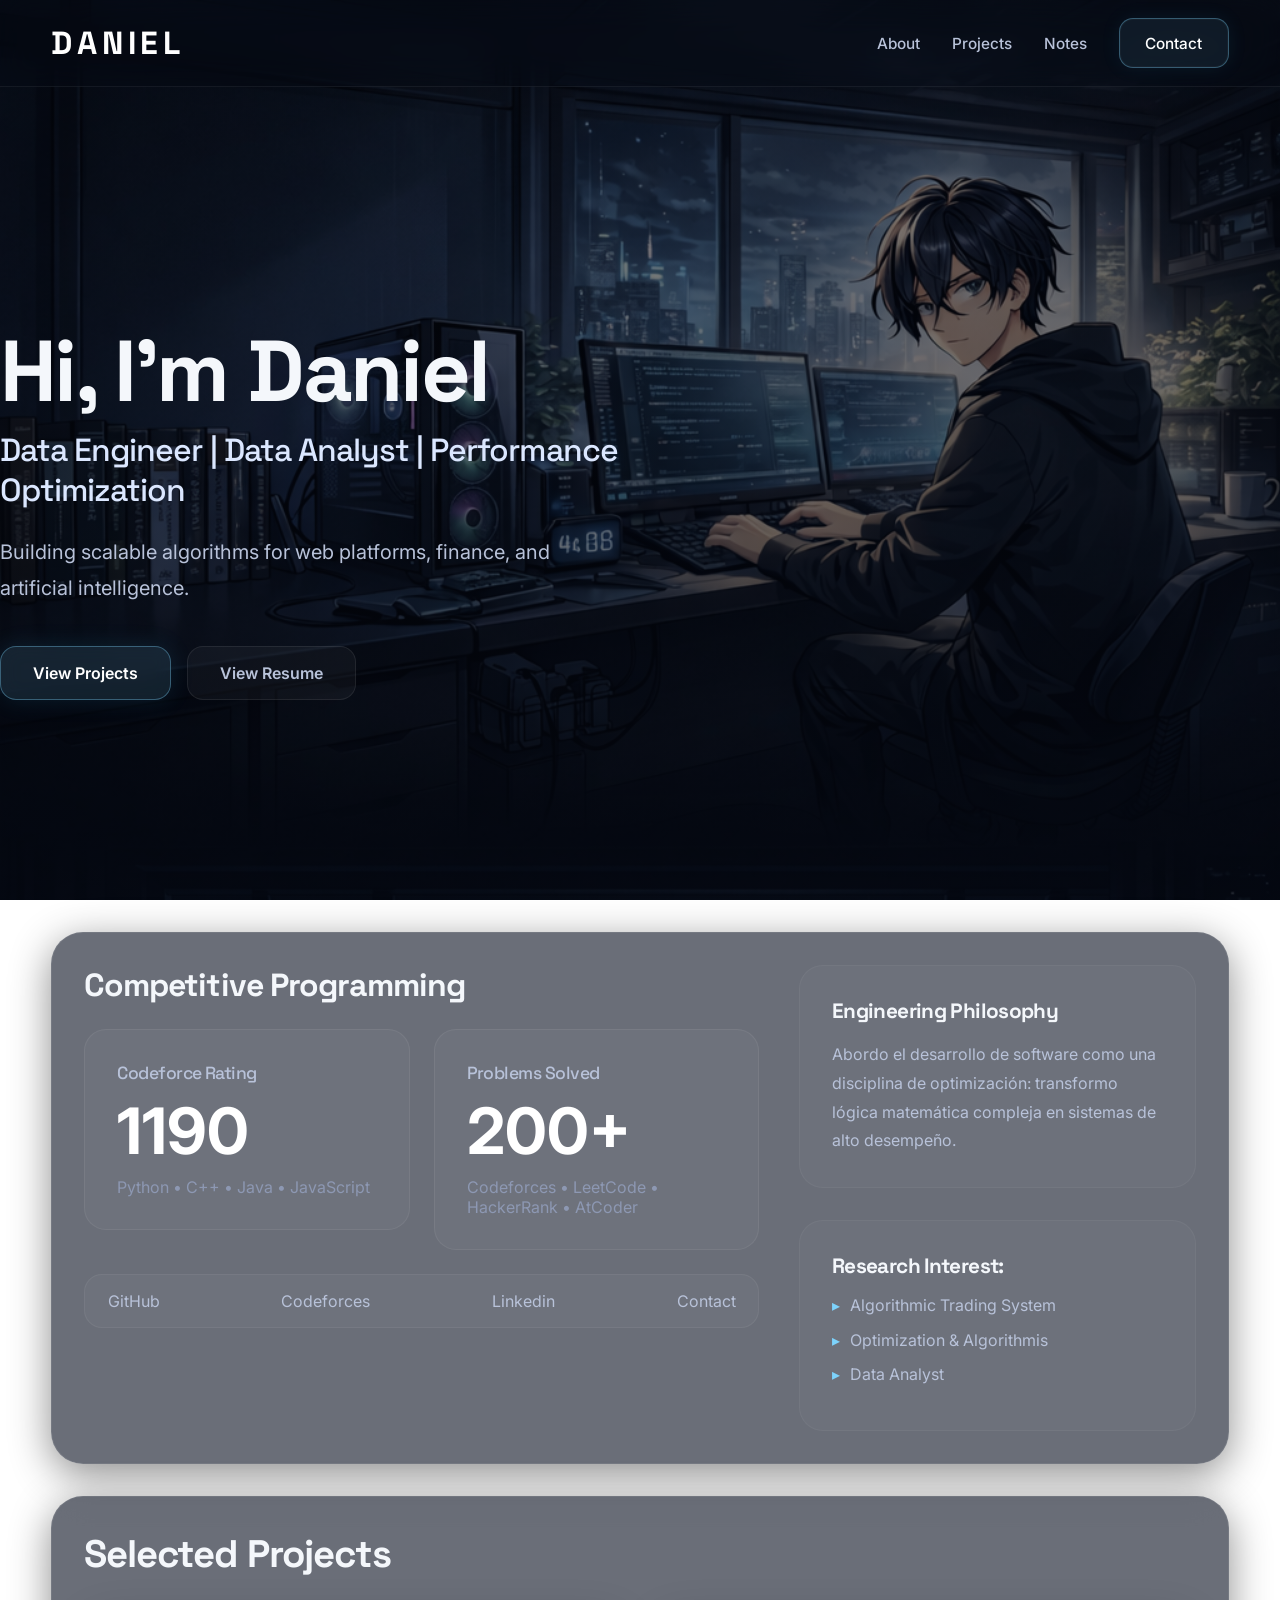
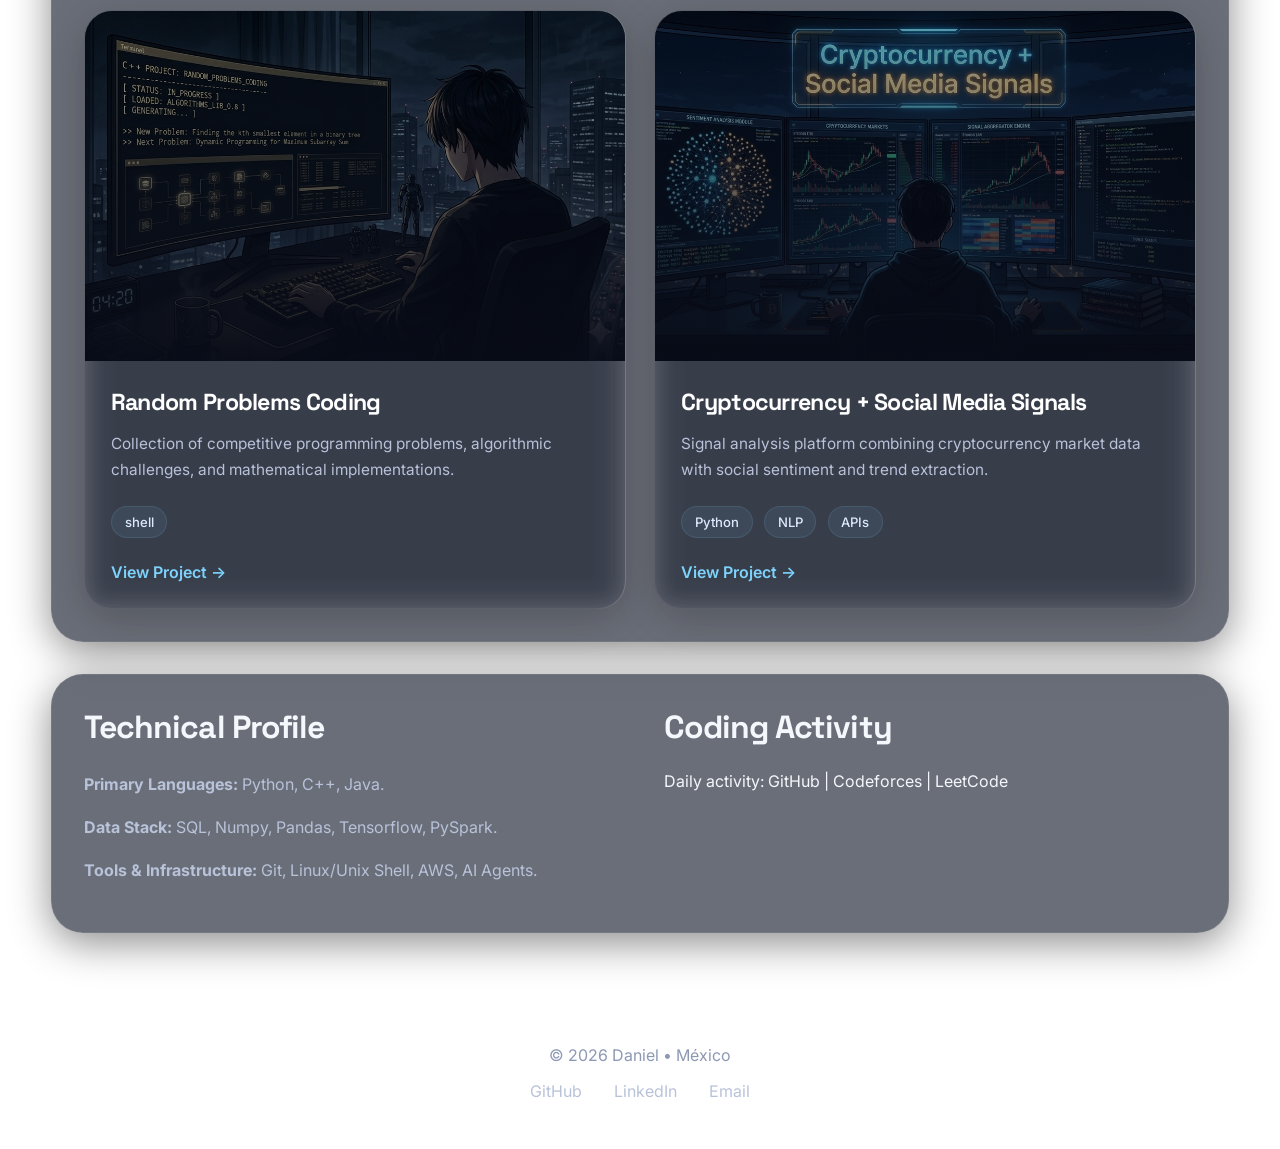
==== commit e03ff985: "feat: last update" ====
--- a/index.html
+++ b/index.html
@@ -1,5 +1,5 @@
 <!DOCTYPE html>
-<html lang="es"><!-- SUGERENCIA: Si tu portafolio está en español, cambia a lang="es" -->
+<html lang="es">
 <head>
     <meta charset="UTF-8">
     <meta name="viewport" content="width=device-width, initial-scale=1.0">
@@ -23,12 +23,12 @@
     <section id="about" class="hero">
         <div class="hero-content">
             <h1>Hi, I'm Daniel </h1>
-            <h2>Data Engineer JR &amp; Competitive Programmer</h2>
+            <h2>Data Engineer | Data Analyst | Performance Optimization</h2>
             <p>Building scalable algorithms for web platforms, finance, and artificial intelligence.</p>
             <!--buttons-->
             <div class="hero-buttons">
                 <a href="#projects" class="btn-primary">View Projects</a>
-                <a href="#" class="btn-secondary">Download Resume</a>
+                <a href="assets/resume.pdf" class="btn-secondary" target="_blank">View Resume</a>
             </div>
         </div>
     </section>
@@ -57,8 +57,8 @@
             <div class="links-handle">
                 <a href="https://github.com/DANIELROCO09">GitHub</a>
                 <a href="#">Codeforces</a>
-                <a href="#">Resume</a>
-                <a href="#">Contact</a>
+                <a href="https://www.linkedin.com/in/danielrodriguezcorrea/">Linkedin</a>
+                <a href="mailto:drodriguezcorrea1@gmail.com">Contact</a>
             </div>
         </div>
 
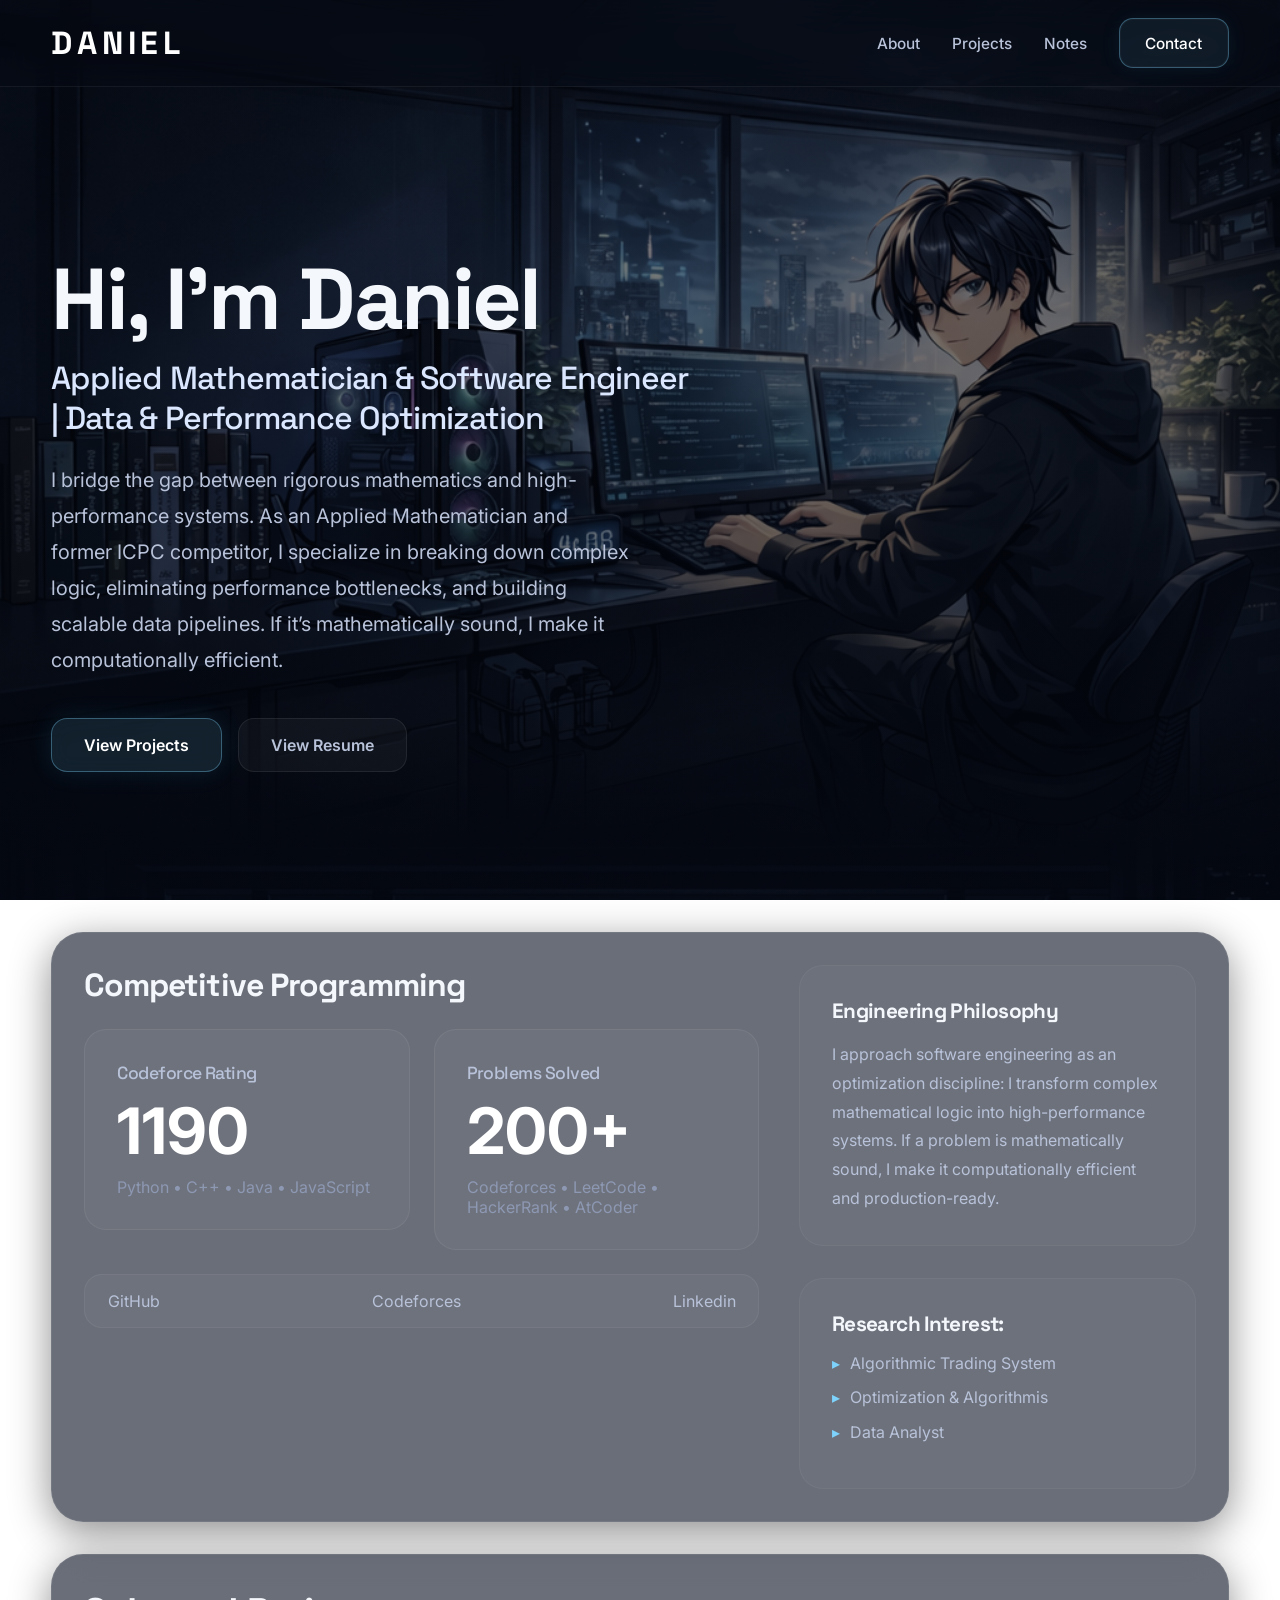
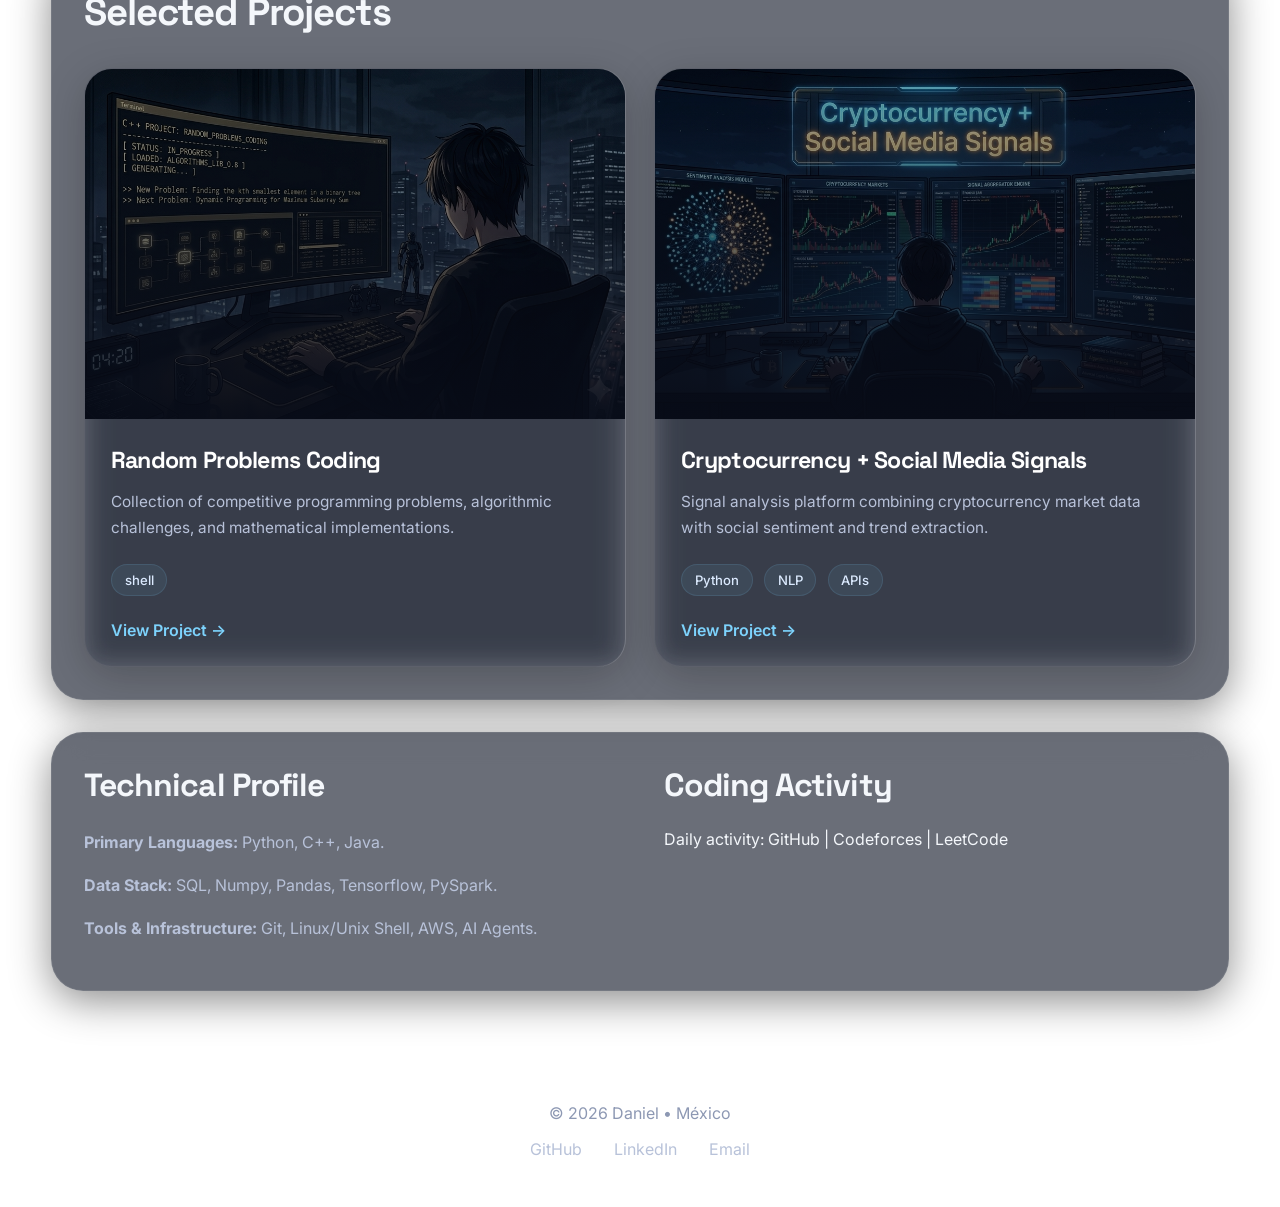
==== commit 5742f3f2: "feat:Last update" ====
--- a/index.html
+++ b/index.html
@@ -5,6 +5,7 @@
     <meta name="viewport" content="width=device-width, initial-scale=1.0">
     <title>Daniel</title>
     <link rel="stylesheet" href="style.css">
+    <link rel="stylesheet" href="emergente/emergente.css">
 </head>
 <body>
     <!--Navbar-->
@@ -15,7 +16,7 @@
                 <a href="#about">About</a>
                 <a href="#projects">Projects</a>
                 <a href="#notes">Notes</a>
-                <a href="#contact" class="btn-contact">Contact</a>
+                <a href="#" class="btn-contact">Contact</a>
             </div>
         </div>
     </nav>
@@ -23,8 +24,13 @@
     <section id="about" class="hero">
         <div class="hero-content">
             <h1>Hi, I'm Daniel </h1>
-            <h2>Data Engineer | Data Analyst | Performance Optimization</h2>
-            <p>Building scalable algorithms for web platforms, finance, and artificial intelligence.</p>
+            <h2>Applied Mathematician & Software Engineer | Data & Performance Optimization</h2>
+            <p>
+                I bridge the gap between rigorous mathematics and high-performance systems. 
+                As an Applied Mathematician and former ICPC competitor, I specialize in breaking down 
+                complex logic, eliminating performance bottlenecks, and building scalable data pipelines. 
+                If it’s mathematically sound, I make it computationally efficient.
+            </p>
             <!--buttons-->
             <div class="hero-buttons">
                 <a href="#projects" class="btn-primary">View Projects</a>
@@ -58,7 +64,6 @@
                 <a href="https://github.com/DANIELROCO09">GitHub</a>
                 <a href="#">Codeforces</a>
                 <a href="https://www.linkedin.com/in/danielrodriguezcorrea/">Linkedin</a>
-                <a href="mailto:drodriguezcorrea1@gmail.com">Contact</a>
             </div>
         </div>
 
@@ -66,7 +71,11 @@
         <aside class="right-column">
             <div class="philosophy-box">
                 <h3>Engineering Philosophy</h3>
-                <p>Abordo el desarrollo de software como una disciplina de optimización: transformo lógica matemática compleja en sistemas de alto desempeño.</p>
+                <p>
+                    I approach software engineering as an optimization discipline:
+                    I transform complex mathematical logic into high-performance systems. 
+                    If a problem is mathematically sound, I make it computationally efficient and production-ready.
+                </p>
             </div>
             
             <div class="research-box">
@@ -108,6 +117,19 @@
             </div>
         </div>
     </section>
+    <!--Emergente-->
+    <div id="contactModal" class="modal-overlay">
+        <div class="modal-card">
+            <button class="close-modal">&times;</button>
+            <h2>Let's Connect</h2>
+            <a href="mailto:drodriguezcorrea1@gmail.com" class="contact-link">Email </a>
+            <a href="https://www.linkedin.com/in/danielrodriguezcorrea/"" target="_blank" class="contact-link">LinkedIn</a>
+            <a href="https://github.com/DANIELROCO09" target="_blank" class="contact-link github">GitHub</a>
+            <a href="https://wa.me/525539227525" target="_blank" class="contact-link whatsapp">WhatsApp</a>
+            <a href="https://calendly.com/daniel-rodriguez-correa" target="_blank" class="contact-link special">Schedule Call</a>
+            <a href="assets/resume.pdf" target="_blank" class="contact-link cv-button">View Resume</a>
+        </div>
+    </div>
     <!--Footer/Contacto-->
     <footer id="contact">
         <div class="container">
@@ -119,8 +141,7 @@
             </div>
         </div>
     </footer>
-
-    <!--Conectamos scripts-->
+    <script src="emergente/emergente.js"></script>
     <script src="script.js"></script>
 
 </body>
--- a/style.css
+++ b/style.css
@@ -156,11 +156,10 @@
 
 .hero{
     min-height:100vh;
-
     display:flex;
     align-items:center;
-
     padding-top:8rem;
+    padding-left: 4%;
 }
 
 .hero-content{
--- a/emergente/emergente.css
+++ b/emergente/emergente.css
@@ -0,0 +1,84 @@
+.modal-overlay {
+    display: none;
+    position: fixed;
+    top: 0; left: 0;
+    width: 100%; height: 100%;
+    background: rgba(0, 0, 0, 0.7);
+    backdrop-filter: blur(10px); 
+    z-index: 9999;
+    justify-content: center;
+    align-items: center;
+}
+.modal-overlay.active {
+    display: flex;
+}
+.modal-card {
+    background: rgba(15, 23, 42, 0.9); 
+    border: 1px solid rgba(0, 212, 255, 0.3); 
+    border-radius: 20px;
+    padding: 2.5rem;
+    width: 90%;
+    max-width: 400px;
+    text-align: center;
+    position: relative;
+    box-shadow: 0 10px 40px rgba(0, 0, 0, 0.5);
+}
+.modal-card h2 {
+    color: #fff;
+    margin-bottom: 20px;
+    font-size: 1.8rem;
+}
+.contact-grid {
+    display: flex;
+    flex-direction: column;
+    gap: 12px;
+    margin-top: 20px;;
+}
+.contact-link {
+    width:100%;
+    display: flex;
+    align-items: center;
+    justify-content: center;
+    padding: 18px;
+    border-radius: 10px;
+    background: rgba(255, 255, 255, 0.05);
+    color: #fff;
+    text-decoration: none;
+    font-weight: 500;
+    transition: 0.3s all ease;
+    border: 1px solid rgba(255, 255, 255, 0.1);
+}
+.contact-link:hover {
+    background: rgba(0, 212, 255, 0.2);
+    border-color: #00d4ff;
+    transform: translateY(-3px);
+}
+.contact-link.special {
+    background: linear-gradient(45deg, #00d4ff, #0055ff);
+    color: #000;
+    font-weight: 700;
+}
+.close-modal {
+    position: absolute;
+    top: 15px; right: 15px;
+    background: none;
+    border: none;
+    color: #64748b;
+    font-size: 1.5rem;
+    cursor: pointer;
+}
+.contact-link.whatsapp:hover {
+    background: rgba(37, 211, 102, 0.1); 
+    border-color: #25D366;
+    color: #25D366;
+    box-shadow: 0 0 20px rgba(37, 211, 102, 0.2);
+    transform: translateY(-2px);
+}
+.contact-link.cv-button {
+    border-color: rgba(0, 212, 255, 0.5); 
+    background: rgba(0, 212, 255, 0.05);
+}
+.contact-link.cv-button:hover {
+    background: rgba(0, 212, 255, 0.2);
+    color: #00d4ff;
+}
